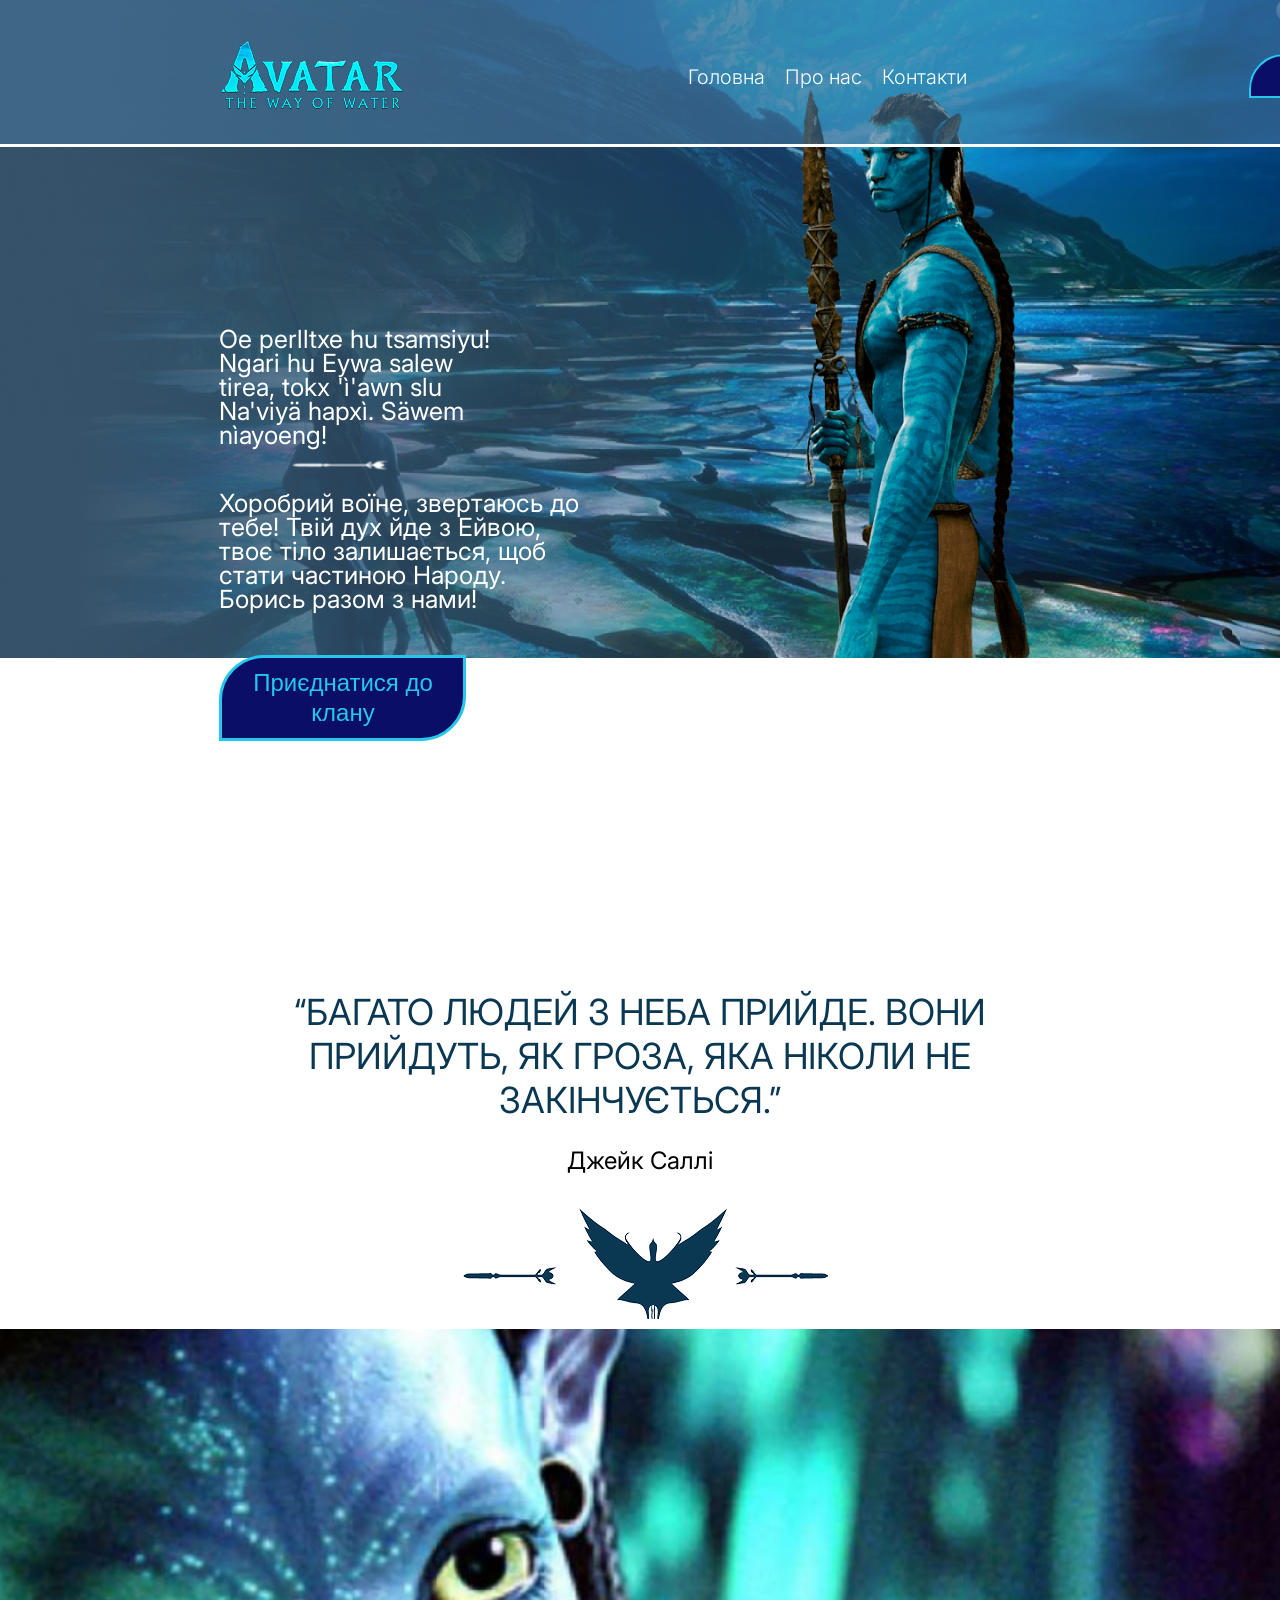
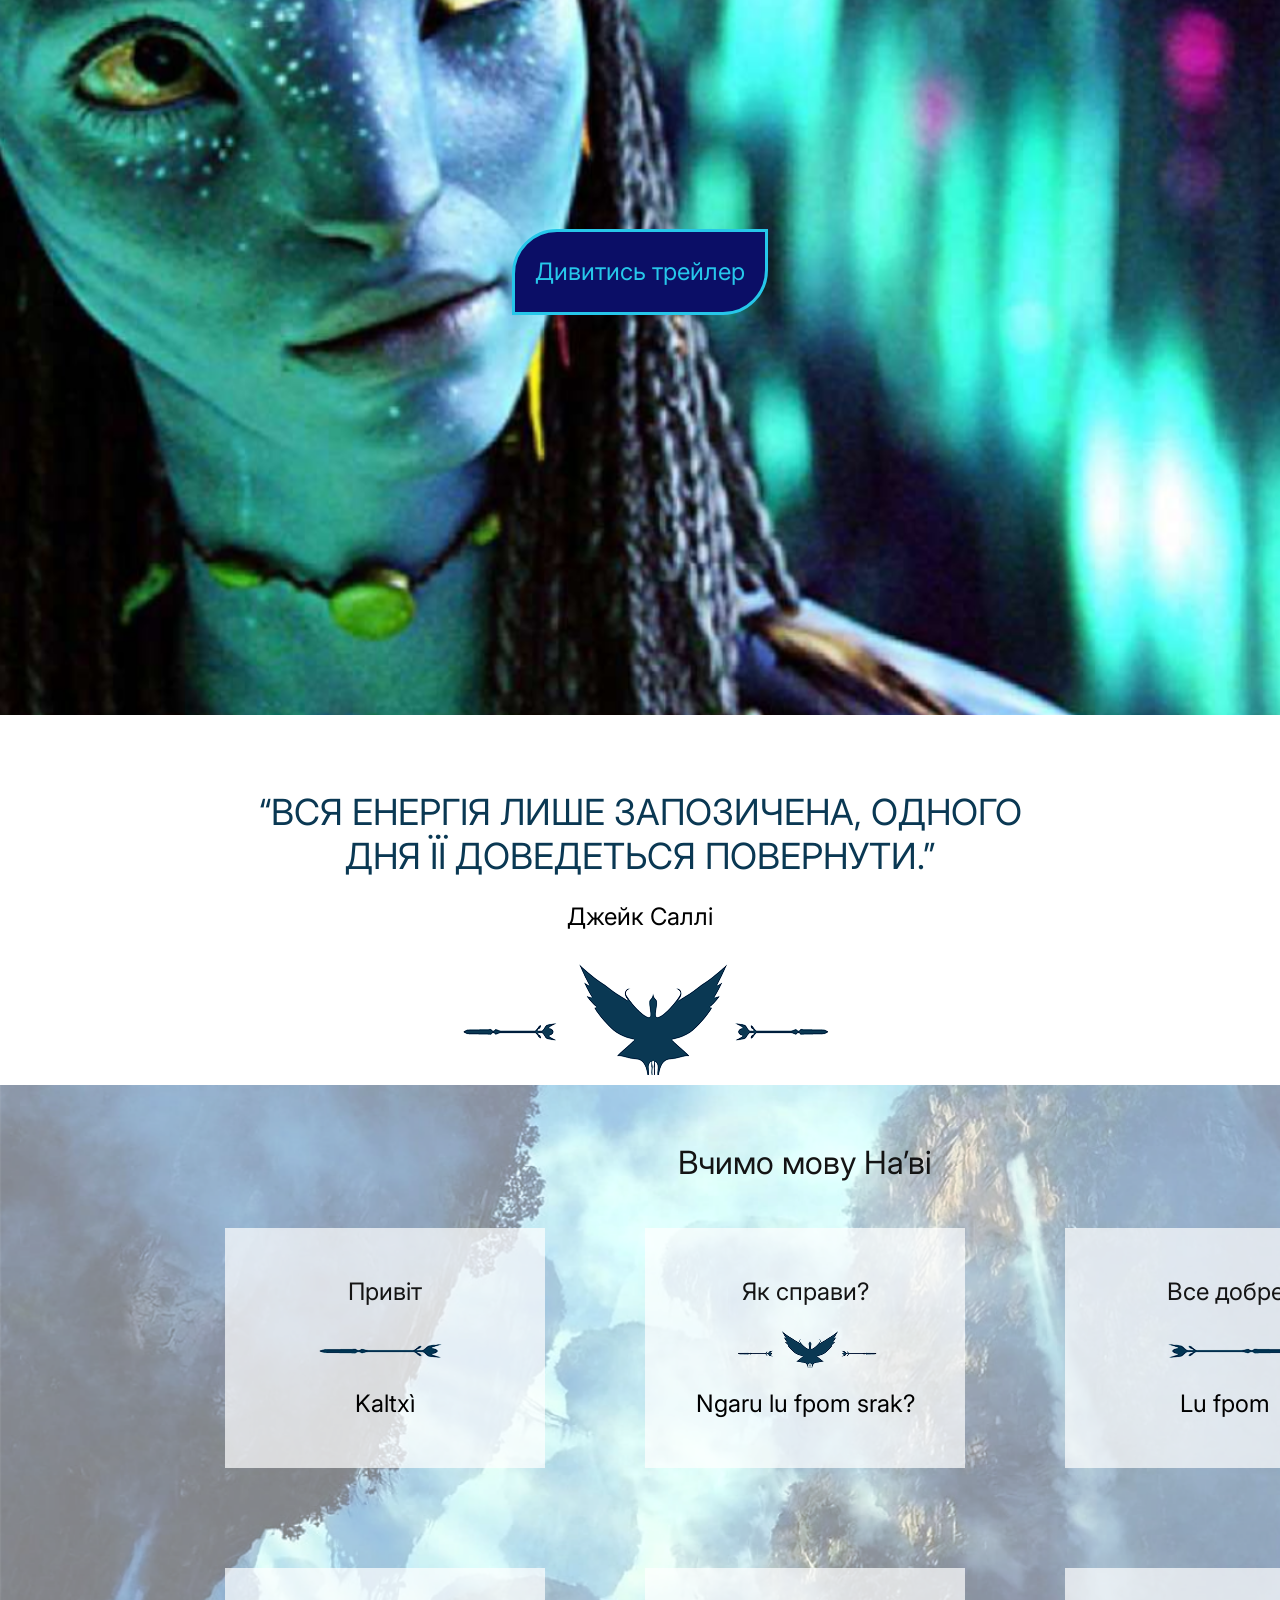
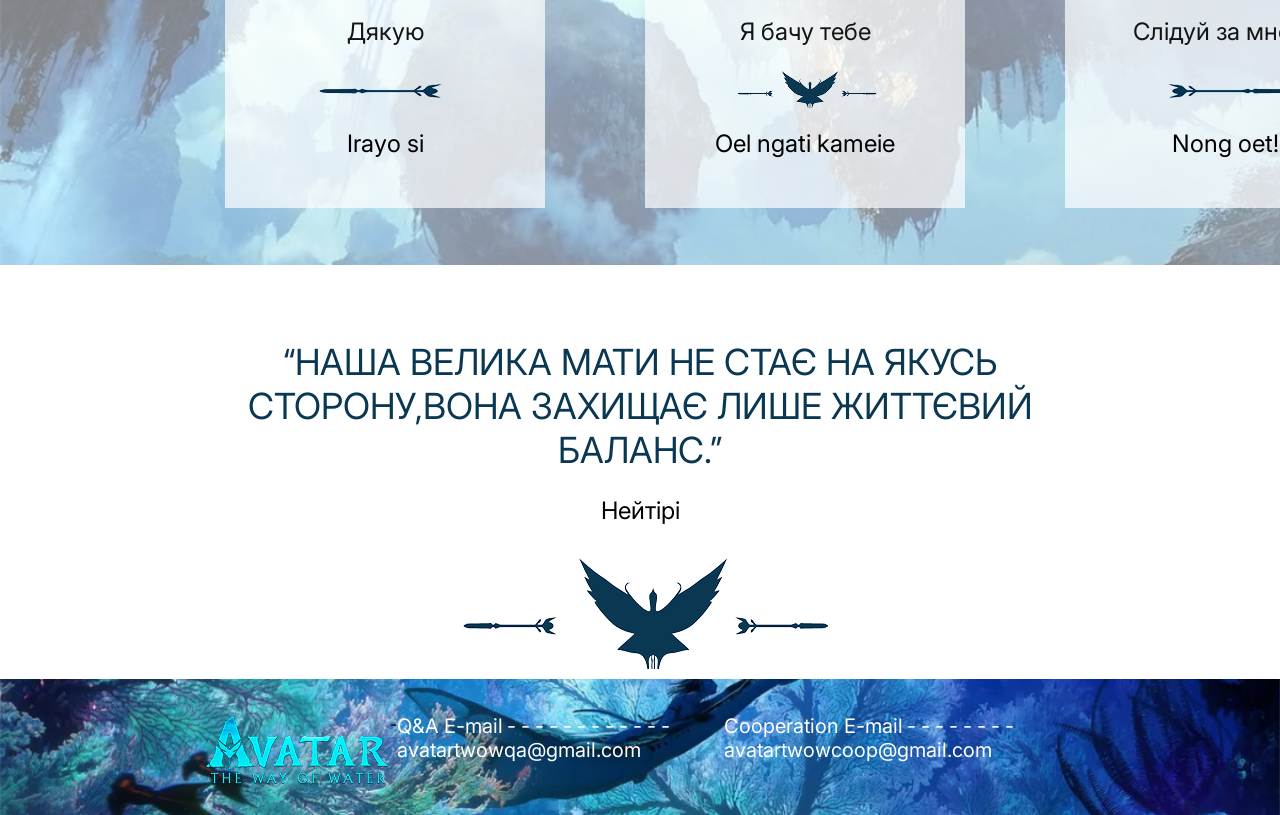
==== index.html @ 4e22275f "first commit" ====
<!DOCTYPE html>
<html lang="en">
<head>
    <meta charset="UTF-8">
    <meta name="viewport" content="width=device-width, initial-scale=1.0">
    <title>Document</title>
    <link rel="stylesheet" href="./css/index.css">
</head>
<body>
<header class="header">
    <div class="container buttons">
        <nav class="nav">
            <ul class="nav__list">
                <li class="nav__item nav__item--logo">
                    <a href="#" class="nav__logo-link">
                        <img src="./photos/avatar_logo.png" alt="logo" class="nav__logo">
                    </a>
                </li>
                    
                <li class="nav__item3">
                    <ul class="nav__sublist">
                        <li class="nav__subitem">
                            <a href="#" class="nav__link">Головна</a>
                        </li>
                        <li class="nav__subitem">
                            <a href="#" class="nav__link">Про нас</a>
                        </li>
                        <li class="nav__subitem">
                            <a href="#" class="nav__link">Контакти</a>
                        </li>
                    </ul>
                </li>

                <li class="nav__item nav__item--login">
                    <a href="./index1.html" class="nav__link--login">Увійти</a>
                </li>
            </ul>
        </nav>
    </div>
</header>

<main class="main">

    <section class="section1">
        <div class="container hero__container">
            <h4 class="hero__text1 hero__text--naavi">
                Oe perlltxe hu tsamsiyu!
                Ngari hu Eywa salew tirea, 
                tokx 'ì'awn slu Na'viyä hapxì.
                Säwem nìayoeng!
            </h4>
        <div class="img1">
            <img width="152" height="40" src="./photos/Rectangle.svg" alt="arrow" class="hero__arrow">
        </div>

            <h4 class="hero__text hero__text--translated">
                Хоробрий воїне, звертаюсь до тебе!
                Твій дух йде з Ейвою, 
                твоє тіло залишається, 
                щоб стати частиною Народу.
                Борись разом з нами!
            </h4>
        <div class="buton22">
            <button class="hero__button"><span class="name-span">Приєднатися до клану</span></button>
        </div>
        </div>
    </section>

    <section class="quote">
        <div class="container quote__container">
            <h1 class="quote__text">
                “БАГАТО ЛЮДЕЙ З НЕБА ПРИЙДЕ. ВОНИ ПРИЙДУТЬ, ЯК ГРОЗА, ЯКА НІКОЛИ НЕ ЗАКІНЧУЄТЬСЯ.”
            </h1>

            <p class="quote__author">Джейк Саллі</p>

            <img src="./photos/Rectangle_eight.png" alt="arrows" class="quote__image">
        </div>
    </section>

    <section class="trailer">
        <div class="container trailer__container">
                <a target="_blank" href="https://www.youtube.com/watch?v=1SGVlK5kc0g"
                class="trailer__link">
                Дивитись трейлер
                </a>
        </div>
    </section>
    <section class="quote quote--energy">
        <div class="container quote__container">
            <h2 class="quote__text quote__text--small">
                “ВСЯ ЕНЕРГІЯ ЛИШЕ ЗАПОЗИЧЕНА, ОДНОГО ДНЯ ЇЇ ДОВЕДЕТЬСЯ ПОВЕРНУТИ.”
            </h2>

            <p class="quote__author">Джейк Саллі</p>

            <img src="./photos/Rectangle_eight.png" alt="arrows" class="quote__image">
        </div>
    </section>

    <section class="dictionary">
        <div class="container dictionary__container">
            <h2 class="dictionary__title">Вчимо мову На’ві</h2>

            <ul class="dictionary__list">

                <li class="dictionary__item">
                    <p class="dictionary__ua">Привіт</p>
                    <img src="./photos/Rectangle_fourty_two.png" alt="arrow" class="dictionary__arrow">
                    <p class="dictionary__naavi">Kaltxì</p>
                </li>

                <li class="dictionary__item">
                    <p class="dictionary__ua">Як справи?</p>
                    <img src="./photos/Rectangle_NinaNIna.png" alt="arrow" class="dictionary__arrow">
                    <p class="dictionary__naavi">Ngaru lu fpom srak?</p>
                </li>

                <li class="dictionary__item">
                    <p class="dictionary__ua">Все добре</p>
                    <img src="./photos/Rectangle_Nintynsix.png" alt="arrow" class="dictionary__arrow">
                    <p class="dictionary__naavi">Lu fpom</p>
                </li>

                <li class="dictionary__item">
                    <p class="dictionary__ua">Дякую</p>
                    <img src="./photos/Rectangle_fourty_two.png" alt="arrow" class="dictionary__arrow">
                    <p class="dictionary__naavi">Irayo si</p>
                </li>

                <li class="dictionary__item">
                    <p class="dictionary__ua">Я бачу тебе</p>
                    <img src="./photos/Rectangle_NinaNIna.png" alt="arrow" class="dictionary__arrow">
                    <p class="dictionary__naavi">Oel ngati kameie</p>
                </li>

                <li class="dictionary__item">
                    <p class="dictionary__ua">Слідуй за мною!</p>
                    <img src="./photos/Rectangle_Nintynsix.png" alt="arrow" class="dictionary__arrow">
                    <p class="dictionary__naavi">Nong oet!</p>
                </li>

            </ul>
        </div>
    </section>

    <section class="quote quote--secondary">
        <div class="container quote__container">
            <h3 class="quote__text">
                “НАША ВЕЛИКА МАТИ НЕ СТАЄ НА ЯКУСЬ СТОРОНУ,ВОНА ЗАХИЩАЄ ЛИШЕ ЖИТТЄВИЙ БАЛАНС.”
            </h3>

            <p class="quote__author">Нейтірі</p>

            <img src="./photos/Rectangle_eight.png" alt="arrows" class="quote__image">
        </div>
    </section>

</main>

<footer class="footer">
    <div class="footer__container">
        <div class="footer__logo">
            <img src="./photos/avatar_logo.png" alt="logo-footer" class="footer__logo-img">
        </div>

        <span class="footer__divider">-</span>

        <div class="footer__block footer__block--qa">
            <span class="footer__title">Q&A E-mail</span>
            <span class="footer__line">- - - - - - - - - - - -</span>
            <a href="mailto:avatartwowqa@gmail.com" class="footer__link">
                avatartwowqa@gmail.com
            </a>
        </div>

        <div class="footer__block footer__block--cooperation">
            <span class="footer__title">Cooperation E-mail</span>
            <span class="footer__line">- - - - - - - -</span>
            <a href="mailto:avatartwowcoop@gmail.com" class="footer__link">
                avatartwowcoop@gmail.com
            </a>
        </div>
    </div>
</footer>
</body>
</html>
---- css/index.css ----
@import url('https://fonts.googleapis.com/css2?family=Inter:ital,opsz,wght@0,14..32,100..900;1,14..32,100..900&display=swap');

body {
    margin: 0;
    font-family: "Inter";
    background-image: url("../photos/Group\ 48\ 1.png");
    background-repeat: no-repeat;
    background-size: contain;
}

*,
*::before,
*::after {
  box-sizing: border-box;
}

h1,
h2,
h3,
h4,
h5,
h6 {
  margin: 0;
}

ul,
li {
  margin: 0;
  padding: 0;
  list-style: none;
}

.container {
  /* width screen =  1200
    space left and right = 116px
    1200 - 80 * 2 = 1160
    padding left and right = 15px */
  padding-left: 15px;
  padding-right: 15px;
  margin: 0 auto;
  width: 1200px;
}
.nav__list {
    display: flex;
    align-items: center;
    justify-content: space-between;
    
}

header {
    border-bottom: 3px solid rgba(255, 255, 255, 1);
    background: rgba(68, 118, 156, 0.589);
    padding: 39px 204px 29px 204px;
}

.nav__link {
    color: rgba(255, 255, 255, 1);
    font-style: Light;
    font-size: 20px;
    font-weight: 300;
    line-height: 24px;
    text-align: center;
    text-decoration: none;
    transition: all ease 0.3s;
}

.nav__link:hover {
    color: rgba(148, 207, 255, 1);
    font-style: bold;
    font-size: 20px;
    font-weight: 600;
    line-height: 24px;
    transition: all ease 0.3s;
}

.nav__link--login {
    color: rgba(38, 198, 234, 1);
    font-size: 20px;
    font-weight: 400;
    line-height: 25px;
    text-align: justify;
    border: 2px solid rgba(38, 199, 234, 1);
    border-radius: 35px 0px 35px 0px;
    background: rgba(11, 14, 102, 1);
    padding: 9px 38px 7px 38px;
    text-decoration: none;
}

.nav__sublist {
    justify-content: center;
    display: flex;
    align-items: center;
    gap: 20px;
}

.hero__container {
    display: flex;
    flex-direction: column;
    justify-content: center;

}

.hero__text {
    color: rgba(255, 255, 255, 1);
    font-size: 25px;
    font-weight: 400;
    line-height: 24px;
    width: 376px;
}

.hero__button {
    border: 3px solid rgba(38, 199, 234, 1);
    border-radius: 45px 0px 45px 0px;
    background: rgba(11, 14, 102, 1);
    padding: 10px 30px 10px 31px;
    display: flex;
    cursor: pointer;
}

.name-span {
    color: rgba(38, 199, 234, 1);
    font-size: 24px;
    font-weight: 400;
    line-height: 30px;
    text-align: center;
    width: 180px;
}

.hero__text1 {
    color: rgba(255, 255, 255, 1);
    font-size: 25px;
    font-weight: 400;
    line-height: 24px;
    width: 277px;
}

.section1 {
    padding: 180px 204px 174px 204px ;
}

.buton22 {
    padding-top: 44px;
}

.img1 {
    padding-left: 53px;
}

.quote {
    background: rgba(255, 255, 255, 1);
}

.quote__container {
    display: flex;
    align-items: center;
    justify-content: center;
    flex-direction: column;
    text-align: center;
    padding: 75px 200px 10px 200px;
}

.quote__text {
    color: rgba(10, 56, 83, 1);
    font-size: 36px;
    font-weight: 400;
    line-height: 44px;
}

.quote__author {
    color: rgba(0, 0, 0, 1);
    font-size: 24px;
    font-weight: 400;
    line-height: 29px;
}

.trailer {
    background-image: url("../photos/Rectangle\ 10.png");
    padding: 500px 0px 400px 0px;
    background-repeat: no-repeat;
    background-size: cover;
    background-position: center;
}

.dictionary {
    background-image: url("../photos/Rectangle\ 20.png");
    background-repeat: no-repeat;
    background-size: cover;
    padding: 58px 204px 57px 205px;
}

.dictionary__title {
    color: rgba(20, 20, 20, 1);
    font-size: 32px;
    font-weight: 400;
    line-height: 40px;
    text-align: center;
    padding-bottom: 45px;
}

.dictionary__list {
    display: flex;
    flex-wrap: wrap;
    justify-content: center;
    align-items: center;
    gap: 100px;
    
}

.dictionary__item {
    display: flex;
    flex-direction: column;
    justify-content: center;
    align-items: center;
    background: rgba(255, 255, 255, 0.7);
    width: 320px;
    height: 240px;
}

.dictionary__ua {
    color: rgba(20, 20, 20, 1);
    font-size: 24px;
    font-weight: 400;
    line-height: 24px;
}

.dictionary__naavi {
    color: rgba(0, 0, 0, 1);
    font-size: 24px;
    font-weight: 400;
    line-height: 24px;
}

.trailer__link {
    color: rgba(38, 199, 234, 1);
    font-size: 24px;
    font-weight: 400;
    line-height: 30px;
    text-align: center;
    border: 3px solid rgba(38, 199, 234, 1);
    border-radius: 45px 0px 45px 0px;
    background: rgba(11, 14, 102, 1);
    padding: 25px 20px;
    text-decoration: none;
    display: flex;
}

.trailer__container {
    display: flex;
    align-items: center;
    justify-content: center;
}

footer {
    background-image: url("../photos/Rectangle\ 12.png");
    background-repeat: no-repeat;
    background-size: cover;
    padding: 35px 204px 25px 204px;
}

.footer__container {
    display: flex;
}

.footer__title {
    color: rgba(255, 255, 255, 1);
    font-size: 20px;
    font-weight: 400;
    line-height: 24px;
}

.footer__link {
    color: rgba(255, 255, 255, 1);
    font-size: 20px;
    font-weight: 400;
    line-height: 24px;
    text-decoration: none;
}

.footer__line {
    color: rgba(255, 255, 255, 1);
    font-size: 20px;
    font-weight: 400;
    line-height: 24px;
}
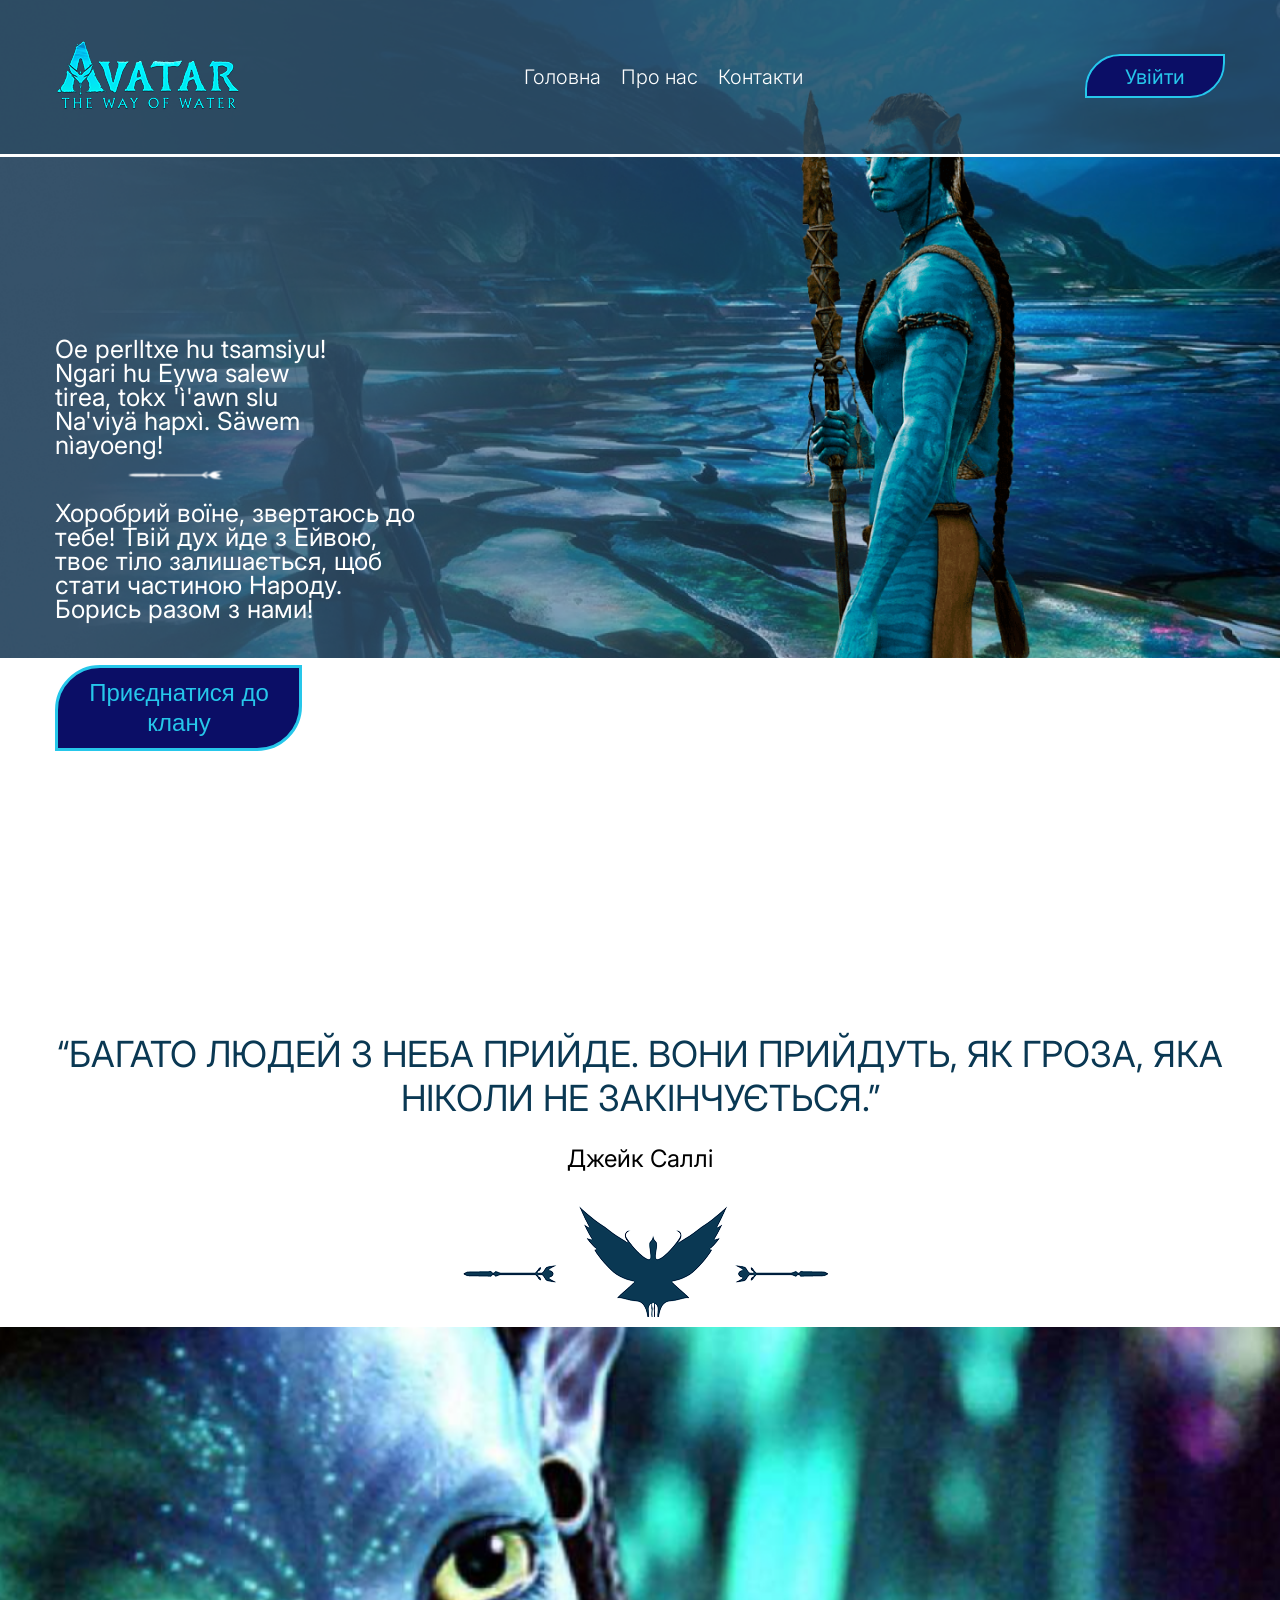
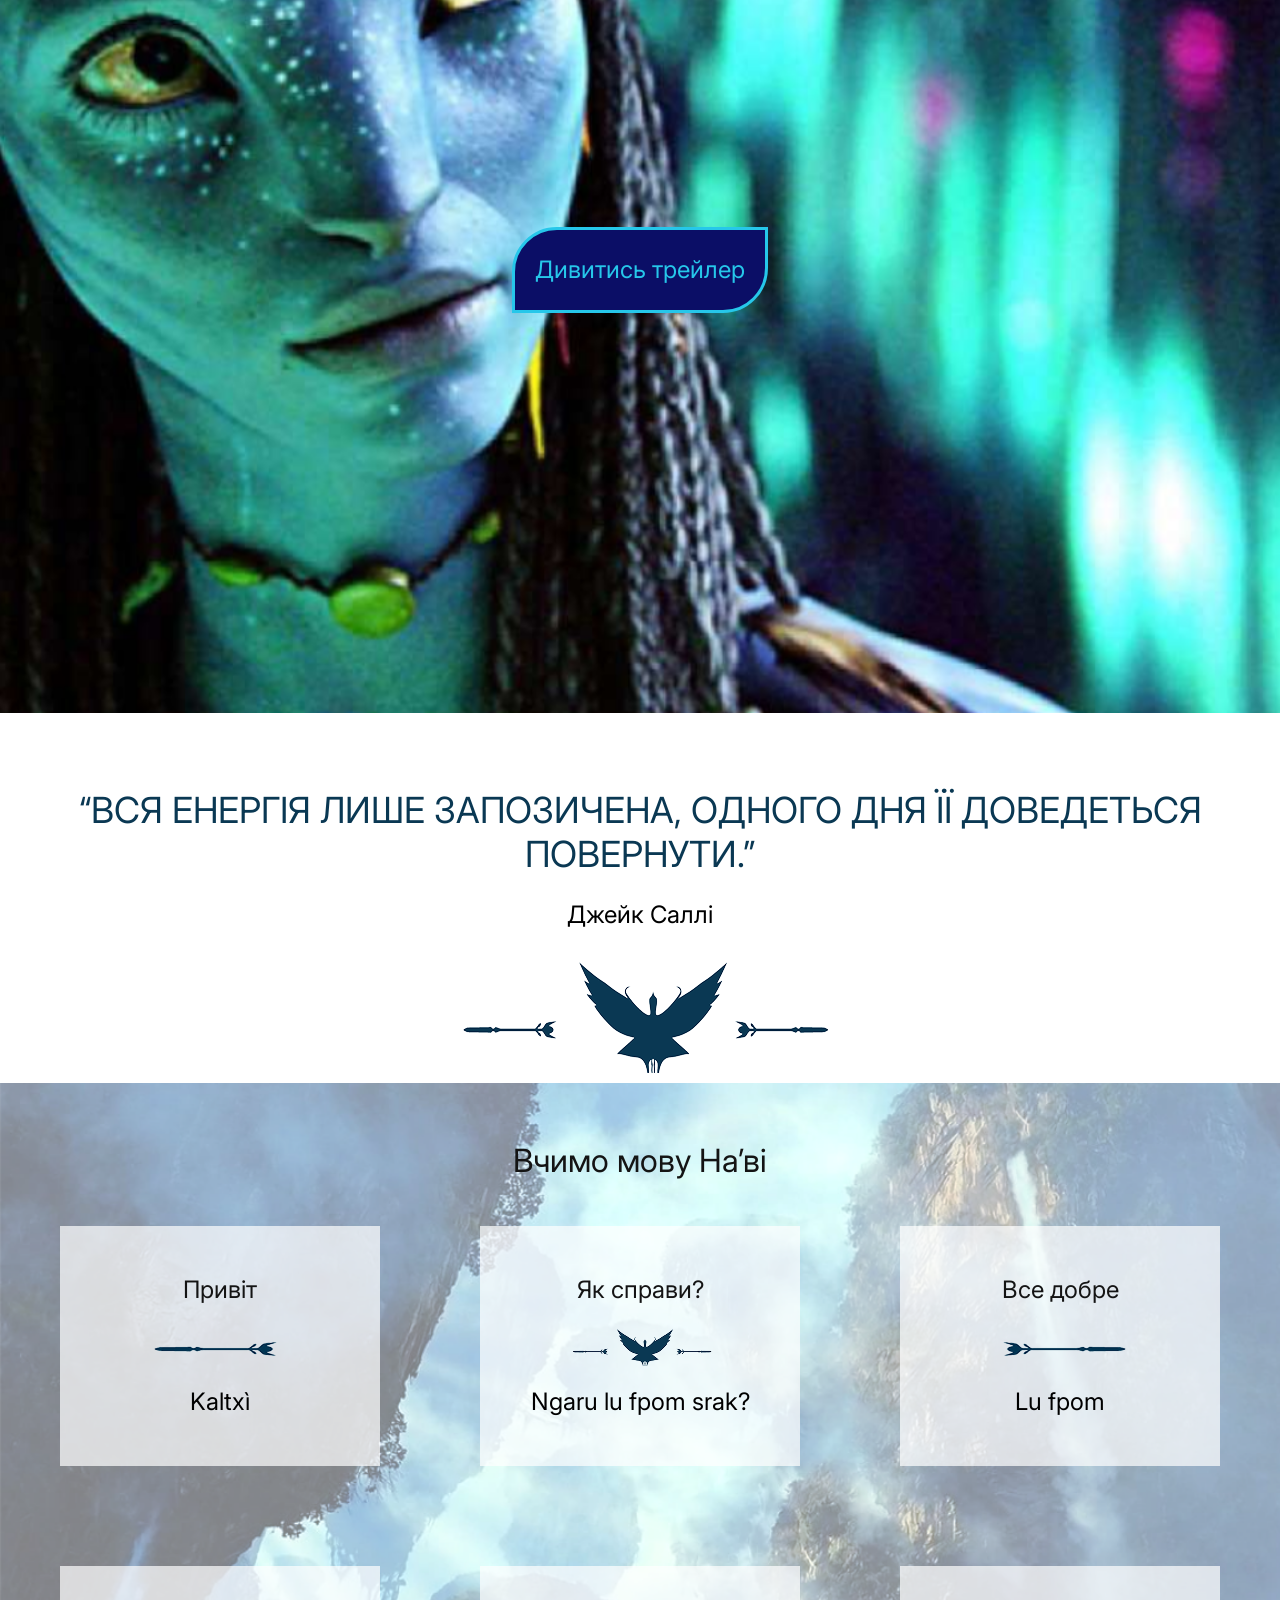
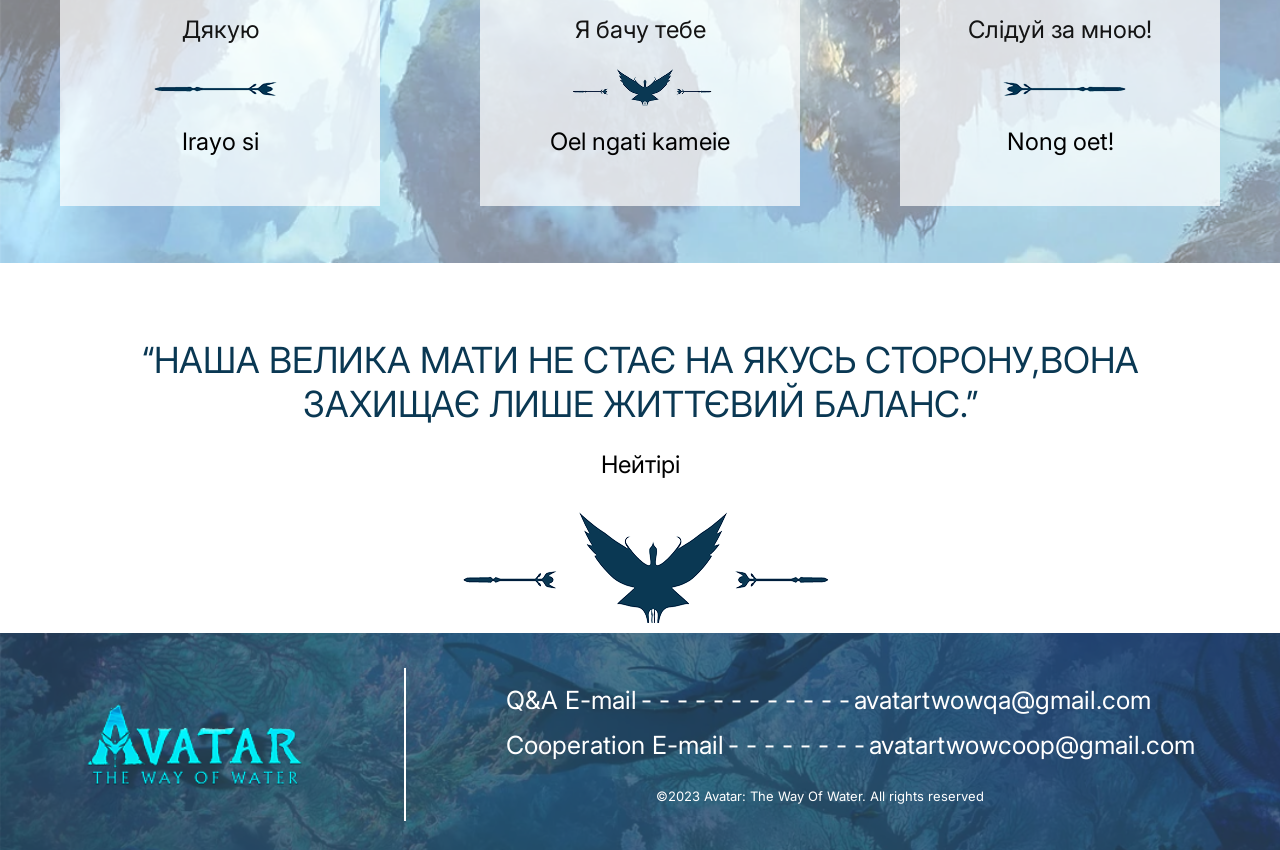
==== commit 6f3e75d7: "Ваше повідомлення" ====
--- a/index.html
+++ b/index.html
@@ -1,187 +1,244 @@
-<!DOCTYPE html>
+<!doctype html>
 <html lang="en">
-<head>
-    <meta charset="UTF-8">
-    <meta name="viewport" content="width=device-width, initial-scale=1.0">
+  <head>
+    <meta charset="UTF-8" />
+    <meta name="viewport" content="width=device-width, initial-scale=1.0" />
     <title>Document</title>
-    <link rel="stylesheet" href="./css/index.css">
-</head>
-<body>
-<header class="header">
-    <div class="container buttons">
+    <link rel="stylesheet" href="./css/index.css" />
+  </head>
+  <body>
+    <header class="header">
+    <section class="tyt">
+      <div class="container buttons">
         <nav class="nav">
-            <ul class="nav__list">
-                <li class="nav__item nav__item--logo">
-                    <a href="#" class="nav__logo-link">
-                        <img src="./photos/avatar_logo.png" alt="logo" class="nav__logo">
-                    </a>
+          <ul class="nav__list">
+            <li class="nav__item nav__item--logo">
+              <a href="#" class="nav__logo-link">
+                <img
+                  src="./photos/avatar_logo.png"
+                  alt="logo"
+                  class="nav__logo"
+                />
+              </a>
+            </li>
+
+            <li class="nav__item3">
+              <ul class="nav__sublist">
+                <li class="nav__subitem">
+                  <a href="#" class="nav__link">Головна</a>
                 </li>
-                    
-                <li class="nav__item3">
-                    <ul class="nav__sublist">
-                        <li class="nav__subitem">
-                            <a href="#" class="nav__link">Головна</a>
-                        </li>
-                        <li class="nav__subitem">
-                            <a href="#" class="nav__link">Про нас</a>
-                        </li>
-                        <li class="nav__subitem">
-                            <a href="#" class="nav__link">Контакти</a>
-                        </li>
-                    </ul>
+                <li class="nav__subitem">
+                  <a href="#" class="nav__link">Про нас</a>
                 </li>
-
-                <li class="nav__item nav__item--login">
-                    <a href="./index1.html" class="nav__link--login">Увійти</a>
+                <li class="nav__subitem">
+                  <a href="#" class="nav__link">Контакти</a>
                 </li>
-            </ul>
+              </ul>
+            </li>
+
+            <li class="nav__item nav__item--login">
+              <a href="./index1.html" class="nav__link--login">Увійти</a>
+            </li>
+          </ul>
         </nav>
-    </div>
-</header>
-
-<main class="main">
-
-    <section class="section1">
+      </div>
+    </section>
+      <section class="section1">
         <div class="container hero__container">
-            <h4 class="hero__text1 hero__text--naavi">
-                Oe perlltxe hu tsamsiyu!
-                Ngari hu Eywa salew tirea, 
-                tokx 'ì'awn slu Na'viyä hapxì.
-                Säwem nìayoeng!
-            </h4>
-        <div class="img1">
-            <img width="152" height="40" src="./photos/Rectangle.svg" alt="arrow" class="hero__arrow">
-        </div>
-
-            <h4 class="hero__text hero__text--translated">
-                Хоробрий воїне, звертаюсь до тебе!
-                Твій дух йде з Ейвою, 
-                твоє тіло залишається, 
-                щоб стати частиною Народу.
-                Борись разом з нами!
-            </h4>
-        <div class="buton22">
-            <button class="hero__button"><span class="name-span">Приєднатися до клану</span></button>
-        </div>
-        </div>
-    </section>
-
-    <section class="quote">
+          <h4 class="hero__text1 hero__text--naavi">
+            Oe perlltxe hu tsamsiyu! Ngari hu Eywa salew tirea, tokx 'ì'awn slu
+            Na'viyä hapxì. Säwem nìayoeng!
+          </h4>
+          <div class="img1">
+            <img
+              width="152"
+              height="40"
+              src="./photos/Rectangle.svg"
+              alt="arrow"
+              class="hero__arrow"
+            />
+          </div>
+
+          <h4 class="hero__text hero__text--translated">
+            Хоробрий воїне, звертаюсь до тебе! Твій дух йде з Ейвою, твоє тіло
+            залишається, щоб стати частиною Народу. Борись разом з нами!
+          </h4>
+          <div class="buton22">
+            <button class="hero__button">
+              <span class="name-span">Приєднатися до клану</span>
+            </button>
+          </div>
+        </div>
+      </section>
+    </header>
+
+    <main class="main">
+      <section class="quote">
         <div class="container quote__container">
-            <h1 class="quote__text">
-                “БАГАТО ЛЮДЕЙ З НЕБА ПРИЙДЕ. ВОНИ ПРИЙДУТЬ, ЯК ГРОЗА, ЯКА НІКОЛИ НЕ ЗАКІНЧУЄТЬСЯ.”
-            </h1>
-
-            <p class="quote__author">Джейк Саллі</p>
-
-            <img src="./photos/Rectangle_eight.png" alt="arrows" class="quote__image">
-        </div>
-    </section>
-
-    <section class="trailer">
+          <h1 class="quote__text">
+            <span>“БАГАТО ЛЮДЕЙ З НЕБА ПРИЙДЕ. ВОНИ</span>
+            <span>ПРИЙДУТЬ, ЯК ГРОЗА, ЯКА НІКОЛИ НЕ ЗАКІНЧУЄТЬСЯ.”</span>
+          </h1>
+
+          <p class="quote__author">Джейк Саллі</p>
+
+          <img
+            src="./photos/Rectangle_eight.png"
+            alt="arrows"
+            class="quote__image"
+          />
+        </div>
+      </section>
+
+      <section class="trailer">
         <div class="container trailer__container">
-                <a target="_blank" href="https://www.youtube.com/watch?v=1SGVlK5kc0g"
-                class="trailer__link">
-                Дивитись трейлер
-                </a>
-        </div>
-    </section>
-    <section class="quote quote--energy">
+          <a
+            target="_blank"
+            href="https://www.youtube.com/watch?v=1SGVlK5kc0g"
+            class="trailer__link"
+          >
+            Дивитись трейлер
+          </a>
+        </div>
+      </section>
+      <section class="quote quote--energy">
         <div class="container quote__container">
-            <h2 class="quote__text quote__text--small">
-                “ВСЯ ЕНЕРГІЯ ЛИШЕ ЗАПОЗИЧЕНА, ОДНОГО ДНЯ ЇЇ ДОВЕДЕТЬСЯ ПОВЕРНУТИ.”
-            </h2>
-
-            <p class="quote__author">Джейк Саллі</p>
-
-            <img src="./photos/Rectangle_eight.png" alt="arrows" class="quote__image">
-        </div>
-    </section>
-
-    <section class="dictionary">
+          <h2 class="quote__text quote__text--small">
+            “ВСЯ ЕНЕРГІЯ ЛИШЕ ЗАПОЗИЧЕНА, ОДНОГО ДНЯ ЇЇ ДОВЕДЕТЬСЯ ПОВЕРНУТИ.”
+          </h2>
+
+          <p class="quote__author">Джейк Саллі</p>
+
+          <img
+            src="./photos/Rectangle_eight.png"
+            alt="arrows"
+            class="quote__image"
+          />
+        </div>
+      </section>
+
+      <section class="dictionary">
         <div class="container dictionary__container">
-            <h2 class="dictionary__title">Вчимо мову На’ві</h2>
-
-            <ul class="dictionary__list">
-
-                <li class="dictionary__item">
-                    <p class="dictionary__ua">Привіт</p>
-                    <img src="./photos/Rectangle_fourty_two.png" alt="arrow" class="dictionary__arrow">
-                    <p class="dictionary__naavi">Kaltxì</p>
-                </li>
-
-                <li class="dictionary__item">
-                    <p class="dictionary__ua">Як справи?</p>
-                    <img src="./photos/Rectangle_NinaNIna.png" alt="arrow" class="dictionary__arrow">
-                    <p class="dictionary__naavi">Ngaru lu fpom srak?</p>
-                </li>
-
-                <li class="dictionary__item">
-                    <p class="dictionary__ua">Все добре</p>
-                    <img src="./photos/Rectangle_Nintynsix.png" alt="arrow" class="dictionary__arrow">
-                    <p class="dictionary__naavi">Lu fpom</p>
-                </li>
-
-                <li class="dictionary__item">
-                    <p class="dictionary__ua">Дякую</p>
-                    <img src="./photos/Rectangle_fourty_two.png" alt="arrow" class="dictionary__arrow">
-                    <p class="dictionary__naavi">Irayo si</p>
-                </li>
-
-                <li class="dictionary__item">
-                    <p class="dictionary__ua">Я бачу тебе</p>
-                    <img src="./photos/Rectangle_NinaNIna.png" alt="arrow" class="dictionary__arrow">
-                    <p class="dictionary__naavi">Oel ngati kameie</p>
-                </li>
-
-                <li class="dictionary__item">
-                    <p class="dictionary__ua">Слідуй за мною!</p>
-                    <img src="./photos/Rectangle_Nintynsix.png" alt="arrow" class="dictionary__arrow">
-                    <p class="dictionary__naavi">Nong oet!</p>
-                </li>
-
-            </ul>
-        </div>
-    </section>
-
-    <section class="quote quote--secondary">
+          <h2 class="dictionary__title">Вчимо мову На’ві</h2>
+
+          <ul class="dictionary__list">
+            <li class="dictionary__item">
+              <p class="dictionary__ua">Привіт</p>
+              <img
+                src="./photos/Rectangle_fourty_two.png"
+                alt="arrow"
+                class="dictionary__arrow"
+              />
+              <p class="dictionary__naavi">Kaltxì</p>
+            </li>
+
+            <li class="dictionary__item">
+              <p class="dictionary__ua">Як справи?</p>
+              <img
+                src="./photos/Rectangle_NinaNIna.png"
+                alt="arrow"
+                class="dictionary__arrow"
+              />
+              <p class="dictionary__naavi">Ngaru lu fpom srak?</p>
+            </li>
+
+            <li class="dictionary__item">
+              <p class="dictionary__ua">Все добре</p>
+              <img
+                src="./photos/Rectangle_Nintynsix.png"
+                alt="arrow"
+                class="dictionary__arrow"
+              />
+              <p class="dictionary__naavi">Lu fpom</p>
+            </li>
+
+            <li class="dictionary__item">
+              <p class="dictionary__ua">Дякую</p>
+              <img
+                src="./photos/Rectangle_fourty_two.png"
+                alt="arrow"
+                class="dictionary__arrow"
+              />
+              <p class="dictionary__naavi">Irayo si</p>
+            </li>
+
+            <li class="dictionary__item">
+              <p class="dictionary__ua">Я бачу тебе</p>
+              <img
+                src="./photos/Rectangle_NinaNIna.png"
+                alt="arrow"
+                class="dictionary__arrow"
+              />
+              <p class="dictionary__naavi">Oel ngati kameie</p>
+            </li>
+
+            <li class="dictionary__item">
+              <p class="dictionary__ua">Слідуй за мною!</p>
+              <img
+                src="./photos/Rectangle_Nintynsix.png"
+                alt="arrow"
+                class="dictionary__arrow"
+              />
+              <p class="dictionary__naavi">Nong oet!</p>
+            </li>
+          </ul>
+        </div>
+      </section>
+
+      <section class="quote quote--secondary">
         <div class="container quote__container">
-            <h3 class="quote__text">
-                “НАША ВЕЛИКА МАТИ НЕ СТАЄ НА ЯКУСЬ СТОРОНУ,ВОНА ЗАХИЩАЄ ЛИШЕ ЖИТТЄВИЙ БАЛАНС.”
-            </h3>
-
-            <p class="quote__author">Нейтірі</p>
-
-            <img src="./photos/Rectangle_eight.png" alt="arrows" class="quote__image">
-        </div>
-    </section>
-
-</main>
-
-<footer class="footer">
-    <div class="footer__container">
+          <h3 class="quote__text">
+            “НАША ВЕЛИКА МАТИ НЕ СТАЄ НА ЯКУСЬ СТОРОНУ,ВОНА ЗАХИЩАЄ ЛИШЕ
+            ЖИТТЄВИЙ БАЛАНС.”
+          </h3>
+
+          <p class="quote__author">Нейтірі</p>
+
+          <img
+            src="./photos/Rectangle_eight.png"
+            alt="arrows"
+            class="quote__image"
+          />
+        </div>
+      </section>
+    </main>
+
+    <footer class="footer">
+      <div class="sdad">
+      <div class="footer__container">
         <div class="footer__logo">
-            <img src="./photos/avatar_logo.png" alt="logo-footer" class="footer__logo-img">
-        </div>
-
-        <span class="footer__divider">-</span>
-
-        <div class="footer__block footer__block--qa">
+          <img
+            height="85"
+            src="./photos/avatar_logo.png"
+            alt="logo-footer"
+            class="footer__logo-img"
+          />
+        </div>
+
+        <span class="footer__divider"><img src="./photos/Line 37.png" alt="line"></span>
+
+        <div class="dsdsds">
+          <div class="footer__block2 footer__block--qa">
             <span class="footer__title">Q&A E-mail</span>
             <span class="footer__line">- - - - - - - - - - - -</span>
             <a href="mailto:avatartwowqa@gmail.com" class="footer__link">
-                avatartwowqa@gmail.com
+              avatartwowqa@gmail.com
             </a>
-        </div>
-
-        <div class="footer__block footer__block--cooperation">
+          </div>
+
+          <div class="footer__block footer__block--cooperation">
+            <div>
             <span class="footer__title">Cooperation E-mail</span>
             <span class="footer__line">- - - - - - - -</span>
             <a href="mailto:avatartwowcoop@gmail.com" class="footer__link">
-                avatartwowcoop@gmail.com
+              avatartwowcoop@gmail.com
             </a>
-        </div>
-    </div>
-</footer>
-</body>
-</html>+            </div>
+          <span class="www">©2023 Avatar: The Way Of Water. All rights reserved</span>
+          </div>
+        </div>
+      </div>
+      </div>
+    </footer>
+  </body>
+</html>
--- a/css/index.css
+++ b/css/index.css
@@ -1,12 +1,11 @@
-
-@import url('https://fonts.googleapis.com/css2?family=Inter:ital,opsz,wght@0,14..32,100..900;1,14..32,100..900&display=swap');
+@import url("https://fonts.googleapis.com/css2?family=Inter:ital,opsz,wght@0,14..32,100..900;1,14..32,100..900&display=swap");
 
 body {
-    margin: 0;
-    font-family: "Inter";
-    background-image: url("../photos/Group\ 48\ 1.png");
-    background-repeat: no-repeat;
-    background-size: contain;
+  margin: 0;
+  font-family: "Inter";
+  background-image: url("../photos/Group\ 48\ 1.png");
+  background-repeat: no-repeat;
+  background-size: contain;
 }
 
 *,
@@ -42,244 +41,276 @@
   width: 1200px;
 }
 .nav__list {
-    display: flex;
-    align-items: center;
-    justify-content: space-between;
-    
+  display: flex;
+  align-items: center;
+  justify-content: space-between;
 }
 
 header {
-    border-bottom: 3px solid rgba(255, 255, 255, 1);
-    background: rgba(68, 118, 156, 0.589);
-    padding: 39px 204px 29px 204px;
+  border-bottom: 3px solid rgba(255, 255, 255, 1);
+  padding: 0px 0px 29px 0px;
 }
 
 .nav__link {
-    color: rgba(255, 255, 255, 1);
-    font-style: Light;
-    font-size: 20px;
-    font-weight: 300;
-    line-height: 24px;
-    text-align: center;
-    text-decoration: none;
-    transition: all ease 0.3s;
+  color: rgba(255, 255, 255, 1);
+  font-style: Light;
+  font-size: 20px;
+  font-weight: 300;
+  line-height: 24px;
+  text-align: center;
+  text-decoration: none;
+  transition: all ease 0.3s;
 }
 
 .nav__link:hover {
-    color: rgba(148, 207, 255, 1);
-    font-style: bold;
-    font-size: 20px;
-    font-weight: 600;
-    line-height: 24px;
-    transition: all ease 0.3s;
+  color: rgba(148, 207, 255, 1);
+  font-style: bold;
+  font-size: 20px;
+  font-weight: 600;
+  line-height: 24px;
 }
 
 .nav__link--login {
-    color: rgba(38, 198, 234, 1);
-    font-size: 20px;
-    font-weight: 400;
-    line-height: 25px;
-    text-align: justify;
-    border: 2px solid rgba(38, 199, 234, 1);
-    border-radius: 35px 0px 35px 0px;
-    background: rgba(11, 14, 102, 1);
-    padding: 9px 38px 7px 38px;
-    text-decoration: none;
+  color: rgba(38, 198, 234, 1);
+  font-size: 20px;
+  font-weight: 400;
+  line-height: 25px;
+  text-align: justify;
+  border: 2px solid rgba(38, 199, 234, 1);
+  border-radius: 35px 0px 35px 0px;
+  background: rgba(11, 14, 102, 1);
+  padding: 9px 38px 7px 38px;
+  text-decoration: none;
 }
 
 .nav__sublist {
-    justify-content: center;
-    display: flex;
-    align-items: center;
-    gap: 20px;
+  justify-content: center;
+  display: flex;
+  align-items: center;
+  gap: 20px;
 }
 
 .hero__container {
-    display: flex;
-    flex-direction: column;
-    justify-content: center;
-
+  display: flex;
+  flex-direction: column;
+  justify-content: center;
 }
 
 .hero__text {
-    color: rgba(255, 255, 255, 1);
-    font-size: 25px;
-    font-weight: 400;
-    line-height: 24px;
-    width: 376px;
+  color: rgba(255, 255, 255, 1);
+  font-size: 25px;
+  font-weight: 400;
+  line-height: 24px;
+  width: 376px;
 }
 
 .hero__button {
-    border: 3px solid rgba(38, 199, 234, 1);
-    border-radius: 45px 0px 45px 0px;
-    background: rgba(11, 14, 102, 1);
-    padding: 10px 30px 10px 31px;
-    display: flex;
-    cursor: pointer;
+  border: 3px solid rgba(38, 199, 234, 1);
+  border-radius: 45px 0px 45px 0px;
+  background: rgba(11, 14, 102, 1);
+  padding: 10px 30px 10px 31px;
+  display: flex;
+  cursor: pointer;
 }
 
 .name-span {
-    color: rgba(38, 199, 234, 1);
-    font-size: 24px;
-    font-weight: 400;
-    line-height: 30px;
-    text-align: center;
-    width: 180px;
+  color: rgba(38, 199, 234, 1);
+  font-size: 24px;
+  font-weight: 400;
+  line-height: 30px;
+  text-align: center;
+  width: 180px;
 }
 
 .hero__text1 {
-    color: rgba(255, 255, 255, 1);
-    font-size: 25px;
-    font-weight: 400;
-    line-height: 24px;
-    width: 277px;
+  color: rgba(255, 255, 255, 1);
+  font-size: 25px;
+  font-weight: 400;
+  line-height: 24px;
+  width: 277px;
 }
 
 .section1 {
-    padding: 180px 204px 174px 204px ;
+  padding: 180px 0 174px;
 }
 
 .buton22 {
-    padding-top: 44px;
+  padding-top: 44px;
 }
 
 .img1 {
-    padding-left: 53px;
+  padding-left: 53px;
 }
 
 .quote {
-    background: rgba(255, 255, 255, 1);
+  background: rgba(255, 255, 255, 1);
+  padding: 75px 0 10px;
 }
 
 .quote__container {
+  display: flex;
+  align-items: center;
+  justify-content: center;
+  flex-direction: column;
+  text-align: center;
+}
+
+.quote__text {
+  color: rgba(10, 56, 83, 1);
+  font-size: 36px;
+  font-weight: 400;
+  line-height: 44px;
+}
+
+.quote__author {
+  color: rgba(0, 0, 0, 1);
+  font-size: 24px;
+  font-weight: 400;
+  line-height: 29px;
+}
+
+.trailer {
+  background-image: url("../photos/Rectangle\ 10.png");
+  padding: 500px 0px 400px 0px;
+  background-repeat: no-repeat;
+  background-size: cover;
+  background-position: center;
+}
+
+.dictionary {
+  background-image: url("../photos/Rectangle\ 20.png");
+  background-repeat: no-repeat;
+  background-size: cover;
+  padding: 58px 0 57px;
+}
+
+.dictionary__title {
+  color: rgba(20, 20, 20, 1);
+  font-size: 32px;
+  font-weight: 400;
+  line-height: 40px;
+  text-align: center;
+  padding-bottom: 45px;
+}
+
+.dictionary__list {
+  display: flex;
+  flex-wrap: wrap;
+  justify-content: center;
+  align-items: center;
+  gap: 100px;
+}
+
+.dictionary__item {
+  display: flex;
+  flex-direction: column;
+  justify-content: center;
+  align-items: center;
+  background: rgba(255, 255, 255, 0.7);
+  width: 320px;
+  height: 240px;
+}
+
+.dictionary__ua {
+  color: rgba(20, 20, 20, 1);
+  font-size: 24px;
+  font-weight: 400;
+  line-height: 24px;
+}
+
+.dictionary__naavi {
+  color: rgba(0, 0, 0, 1);
+  font-size: 24px;
+  font-weight: 400;
+  line-height: 24px;
+}
+
+.trailer__link {
+  color: rgba(38, 199, 234, 1);
+  font-size: 24px;
+  font-weight: 400;
+  line-height: 30px;
+  text-align: center;
+  border: 3px solid rgba(38, 199, 234, 1);
+  border-radius: 45px 0px 45px 0px;
+  background: rgba(11, 14, 102, 1);
+  padding: 25px 20px;
+  text-decoration: none;
+  display: flex;
+}
+
+.trailer__container {
+  display: flex;
+  align-items: center;
+  justify-content: center;
+}
+
+footer {
+  background-image: url("../photos/Rectangle\ 12.png");
+  background-repeat: no-repeat;
+  background-size: cover;
+}
+
+.footer__container {
+  display: flex;
+}
+
+.footer__title {
+  color: rgba(255, 255, 255, 1);
+  font-size: 25px;
+  font-weight: 400;
+  line-height: 24px;
+}
+
+.footer__link {
+  color: rgba(255, 255, 255, 1);
+  font-size: 25px;
+  font-weight: 400;
+  line-height: 24px;
+  text-decoration: none;
+}
+
+.footer__line {
+  color: rgba(255, 255, 255, 1);
+  font-size: 25px;
+  font-weight: 400;
+  line-height: 24px;
+}
+
+.footer__container {
     display: flex;
     align-items: center;
     justify-content: center;
-    flex-direction: column;
-    text-align: center;
-    padding: 75px 200px 10px 200px;
-}
-
-.quote__text {
-    color: rgba(10, 56, 83, 1);
-    font-size: 36px;
-    font-weight: 400;
-    line-height: 44px;
-}
-
-.quote__author {
-    color: rgba(0, 0, 0, 1);
-    font-size: 24px;
-    font-weight: 400;
-    line-height: 29px;
-}
-
-.trailer {
-    background-image: url("../photos/Rectangle\ 10.png");
-    padding: 500px 0px 400px 0px;
-    background-repeat: no-repeat;
-    background-size: cover;
-    background-position: center;
-}
-
-.dictionary {
-    background-image: url("../photos/Rectangle\ 20.png");
-    background-repeat: no-repeat;
-    background-size: cover;
-    padding: 58px 204px 57px 205px;
-}
-
-.dictionary__title {
-    color: rgba(20, 20, 20, 1);
-    font-size: 32px;
-    font-weight: 400;
-    line-height: 40px;
-    text-align: center;
-    padding-bottom: 45px;
-}
-
-.dictionary__list {
-    display: flex;
-    flex-wrap: wrap;
-    justify-content: center;
-    align-items: center;
     gap: 100px;
-    
-}
-
-.dictionary__item {
+}
+
+.dsdsds {
     display: flex;
     flex-direction: column;
-    justify-content: center;
-    align-items: center;
-    background: rgba(255, 255, 255, 0.7);
-    width: 320px;
-    height: 240px;
-}
-
-.dictionary__ua {
-    color: rgba(20, 20, 20, 1);
-    font-size: 24px;
+    gap: 20px;
+}
+
+.footer__block {
+    display: flex;
+    flex-direction: column;
+}
+
+.www {
+    color: rgba(255, 255, 255, 1);
+    font-size: 13px;
     font-weight: 400;
-    line-height: 24px;
-}
-
-.dictionary__naavi {
-    color: rgba(0, 0, 0, 1);
-    font-size: 24px;
-    font-weight: 400;
-    line-height: 24px;
-}
-
-.trailer__link {
-    color: rgba(38, 199, 234, 1);
-    font-size: 24px;
-    font-weight: 400;
-    line-height: 30px;
-    text-align: center;
-    border: 3px solid rgba(38, 199, 234, 1);
-    border-radius: 45px 0px 45px 0px;
-    background: rgba(11, 14, 102, 1);
-    padding: 25px 20px;
-    text-decoration: none;
-    display: flex;
-}
-
-.trailer__container {
-    display: flex;
-    align-items: center;
-    justify-content: center;
-}
-
-footer {
-    background-image: url("../photos/Rectangle\ 12.png");
-    background-repeat: no-repeat;
-    background-size: cover;
-    padding: 35px 204px 25px 204px;
-}
-
-.footer__container {
-    display: flex;
-}
-
-.footer__title {
-    color: rgba(255, 255, 255, 1);
-    font-size: 20px;
-    font-weight: 400;
-    line-height: 24px;
-}
-
-.footer__link {
-    color: rgba(255, 255, 255, 1);
-    font-size: 20px;
-    font-weight: 400;
-    line-height: 24px;
-    text-decoration: none;
-}
-
-.footer__line {
-    color: rgba(255, 255, 255, 1);
-    font-size: 20px;
-    font-weight: 400;
-    line-height: 24px;
+    line-height: 17px;
+    margin-top: 30px;
+    margin-left: 150px;
+}
+
+.tyt {
+ background: rgba(43, 74, 97, 0.774);
+ padding: 39px 0px 39px 0px;
+ border-bottom: 3px solid rgba(255, 255, 255, 1);
+}
+
+.sdad {
+    background: rgba(43, 74, 97, 0.726);
+    padding: 35px 0px 25px 0px;
 }
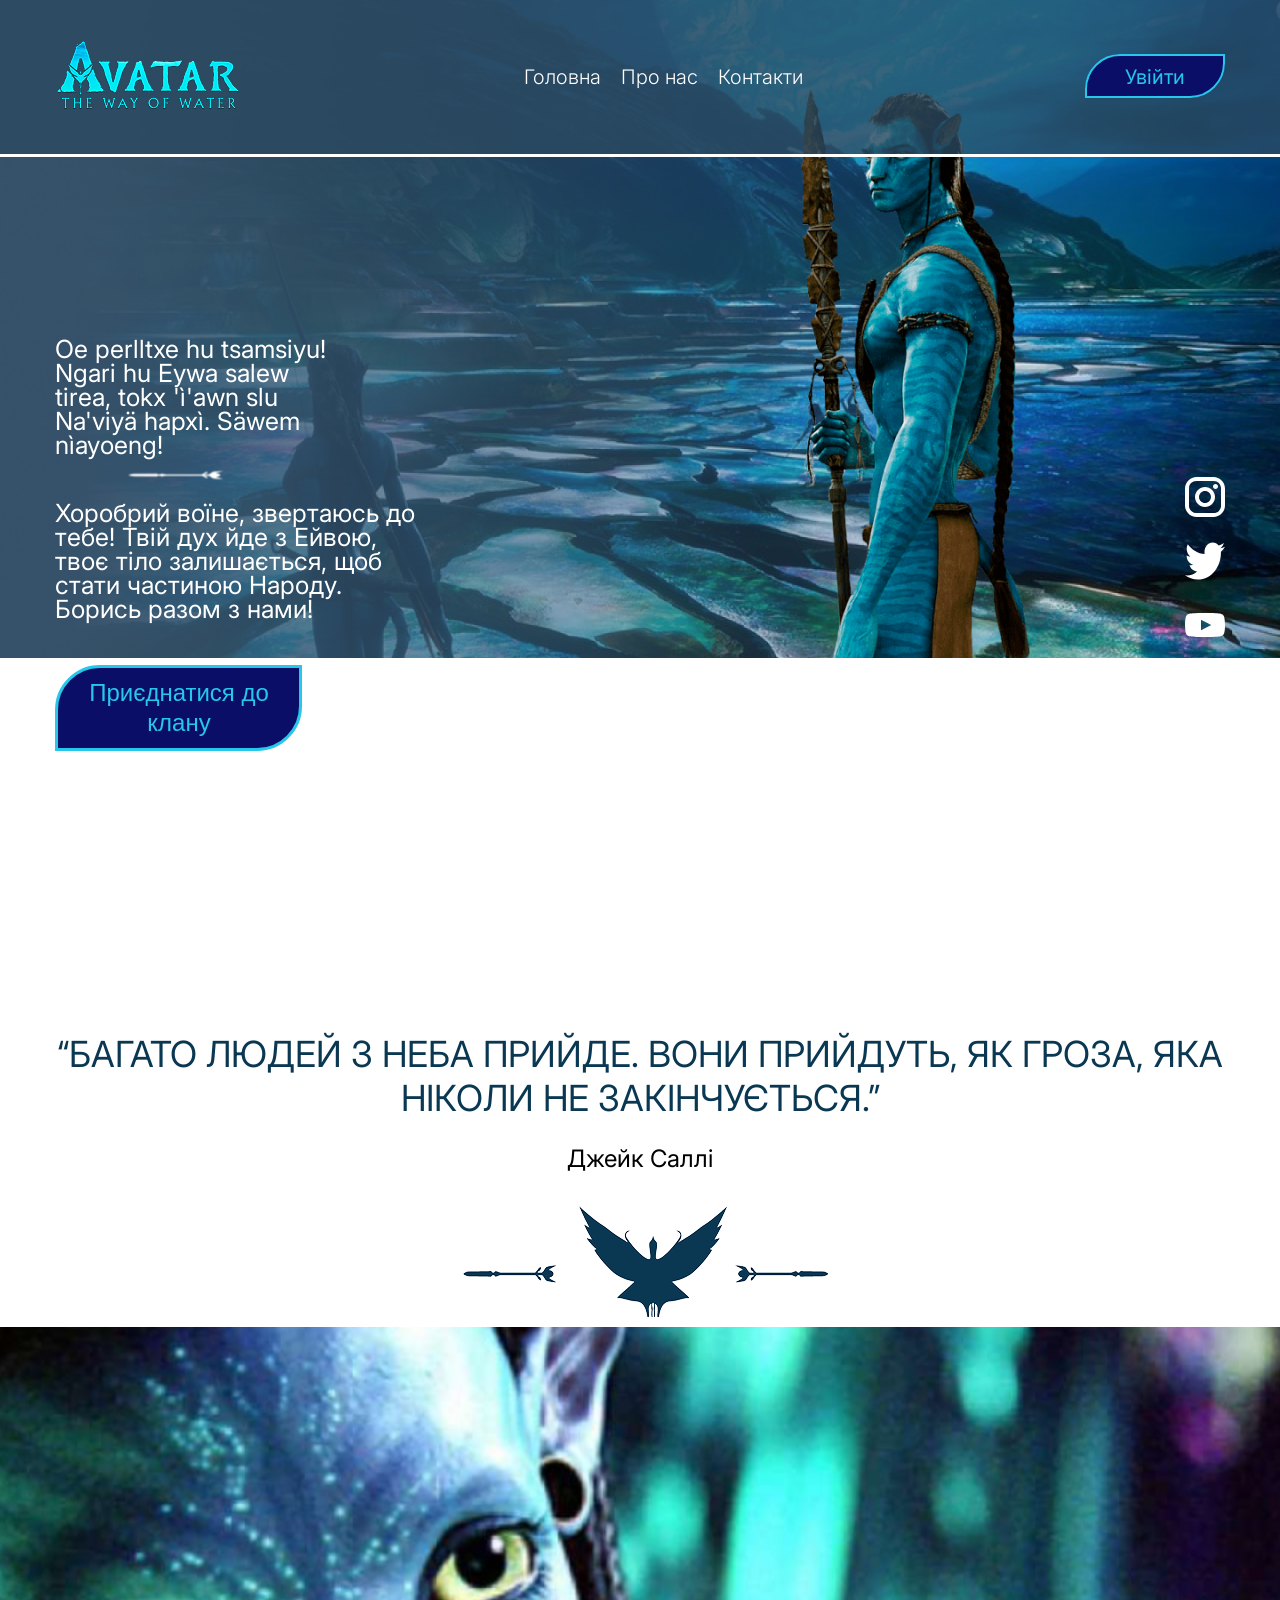
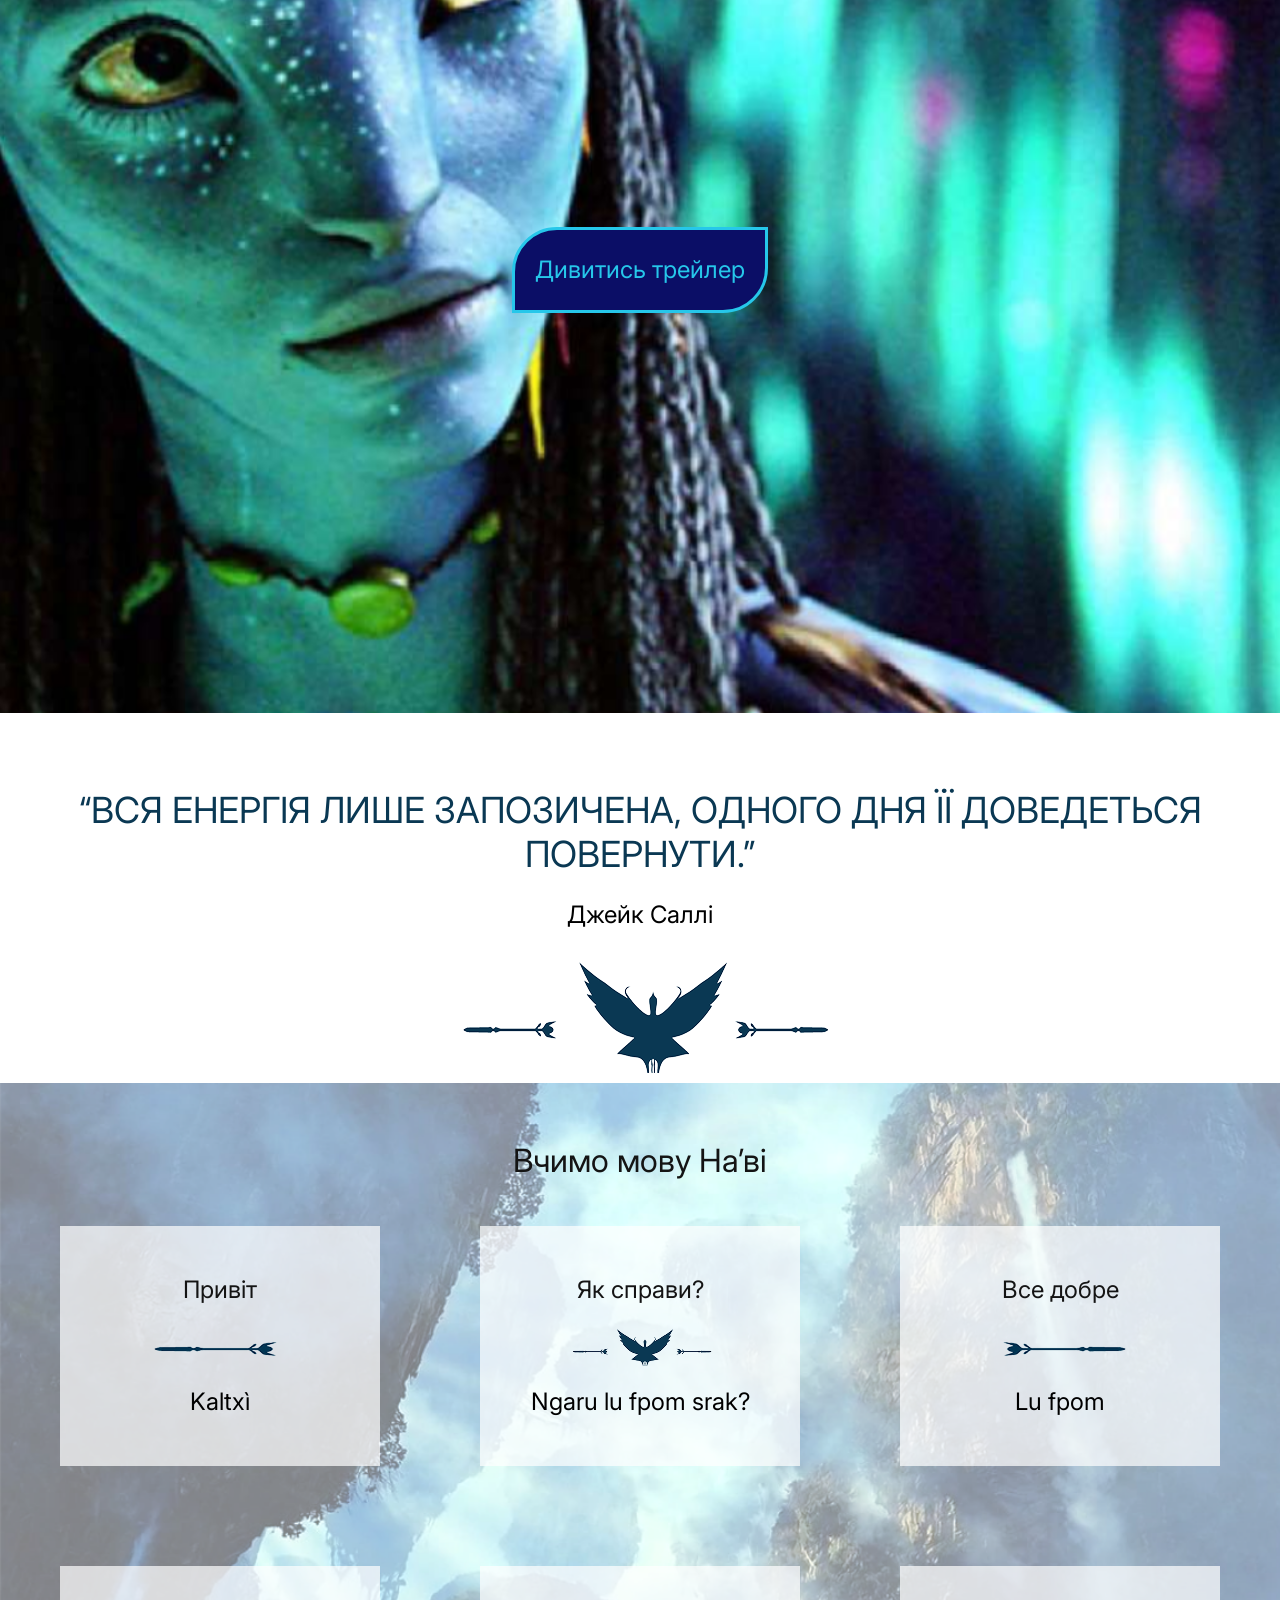
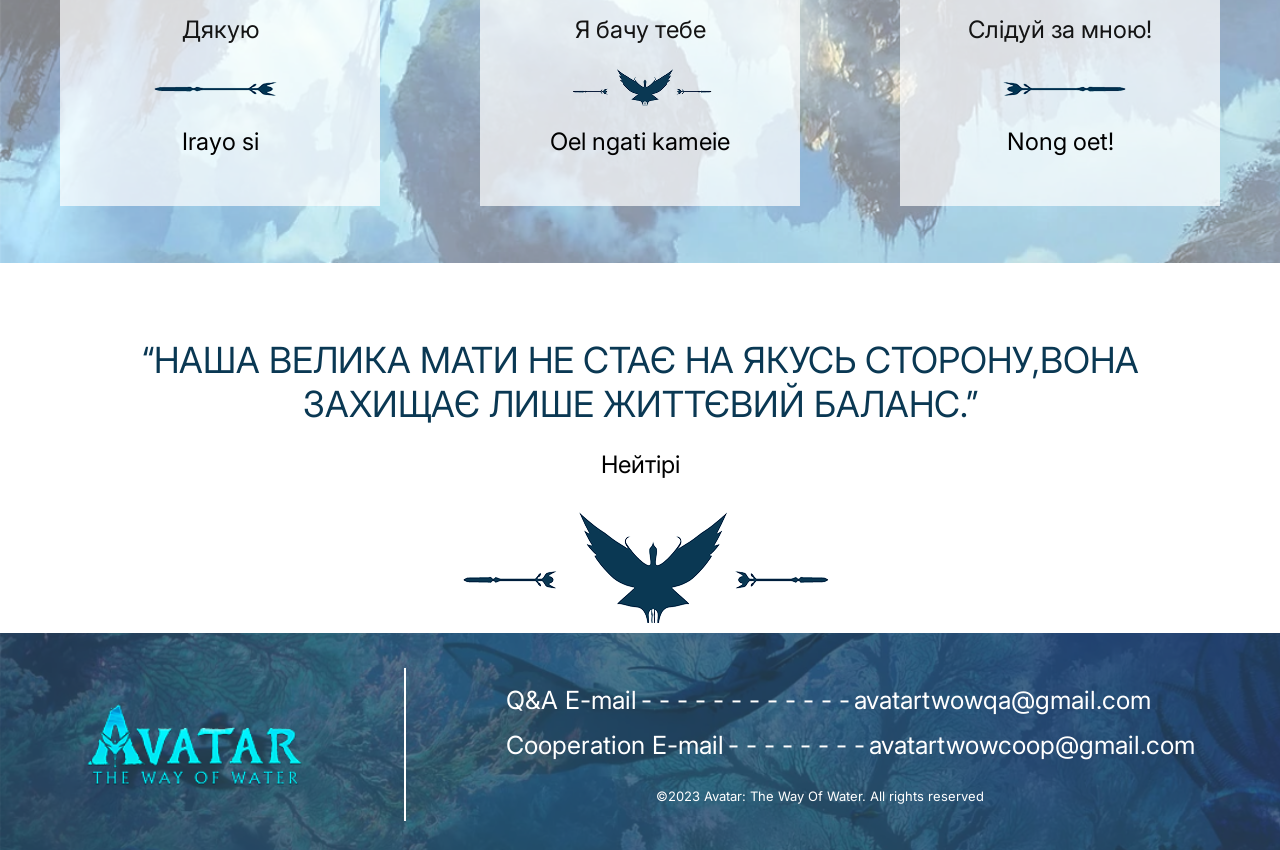
==== commit f35cc019: "newUPD" ====
--- a/index.html
+++ b/index.html
@@ -45,6 +45,7 @@
     </section>
       <section class="section1">
         <div class="container hero__container">
+          <div>
           <h4 class="hero__text1 hero__text--naavi">
             Oe perlltxe hu tsamsiyu! Ngari hu Eywa salew tirea, tokx 'ì'awn slu
             Na'viyä hapxì. Säwem nìayoeng!
@@ -68,7 +69,31 @@
               <span class="name-span">Приєднатися до клану</span>
             </button>
           </div>
-        </div>
+          </div>
+
+    <div class="social">
+      <ul class="social__list">
+        <li class="social__item">
+          <a href="#" class="social__link">
+            <img src="./photos/Vector(3).svg" alt="instagram" class="social__icon">
+          </a>
+        </li>
+
+        <li class="social__item">
+          <a href="#" class="social__link">
+            <img src="./photos/Vector(4).svg" alt="X" class="social__icon">
+          </a>
+        </li>
+
+        <li class="social__item">
+          <a href="#" class="social__link">
+            <img src="./photos/Vector(5).svg" alt="youtube" class="social__icon">
+          </a>
+        </li>
+      </ul>
+    </div>
+        </div>
+
       </section>
     </header>
 
--- a/css/index.css
+++ b/css/index.css
@@ -92,8 +92,7 @@
 
 .hero__container {
   display: flex;
-  flex-direction: column;
-  justify-content: center;
+  justify-content: space-between;
 }
 
 .hero__text {
@@ -313,4 +312,19 @@
 .sdad {
     background: rgba(43, 74, 97, 0.726);
     padding: 35px 0px 25px 0px;
+}
+
+.social {
+  margin-top: 12%;
+}
+
+  .social__list {
+      display: flex;
+      flex-direction: column;
+      gap: 20px;
+  }
+
+.social__icon {
+   width: 40px;
+   height: 40px   ;
 }
